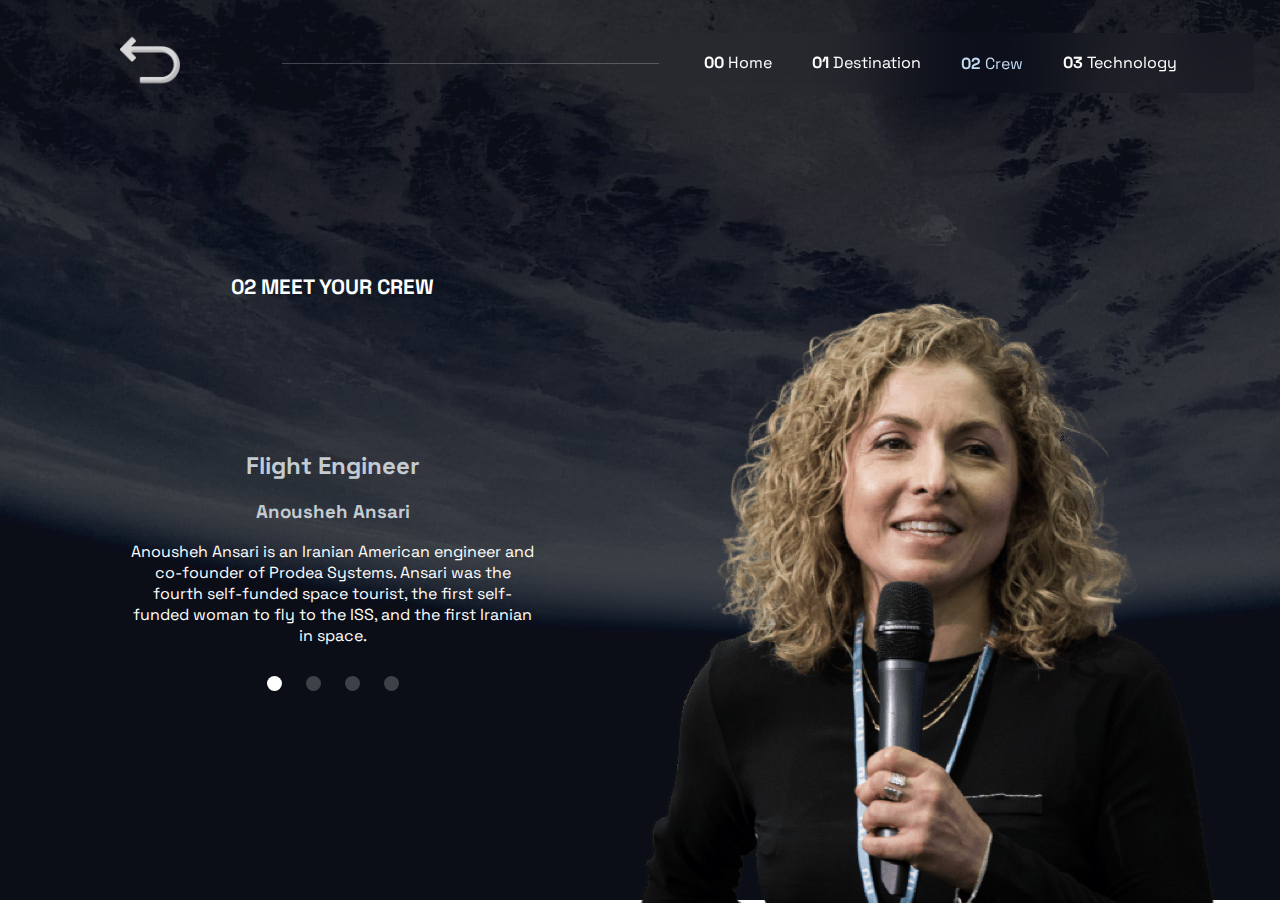
==== Html/crew-engineer.html @ bba36984 "Projeto feito até a pagina 2" ====
<!DOCTYPE html>
<html lang="en">
<head>
  <meta charset="UTF-8">
  <meta name="viewport" content="width=device-width, initial-scale=1.0">
  <link rel="icon" type="image/png" sizes="32x32" href="./assets/favicon-32x32.png">
  <link rel="stylesheet" href="../Css/imports/crew.css">
  <title>Space tourism website</title>
</head>
<body id="destination-body">
    <header>
      <div class="img">
        <a href="../../index.html"><img src="../../assets/voltar.png" alt=""></a>
      </div>
      <nav>
        <a href="../index.html"><strong>00</strong> Home</a>
        <a href="destination-mars.html" ><strong>01</strong> Destination</a>
        <a href="#" class="selecionado"><strong>02</strong> Crew</a>
        <a href="technology-vehicle.html"><strong>03 </strong>Technology</a>
      </nav>
    </header>
    <main>
      <section class="left">
        <h1>02 MEET YOUR CREW</h1>
        <h2>Flight Engineer</h2>
        <h3>Anousheh Ansari</h3>
        <p>Anousheh Ansari is an Iranian American engineer and co-founder of Prodea Systems. 
          Ansari was the fourth self-funded space tourist, the first self-funded woman to 
          fly to the ISS, and the first Iranian in space.</p>

          <div class="box-slide">
            <button class="slide-active"></button>
            <button></button>
            <button></button>
            <button></button>
          </div>
      </section>

      <section class="right">
        <div class="img">
          <img src="../assets/crew/image-anousheh-ansari.png" alt="">
        </div>
      </section>
    </main>

</body>
</html>
---- Css/imports/crew.css ----
@import url(../body/crew.css);
@import url(../header/crew.css);
@import url(../main/crew.css);
@import url(fonts.css);
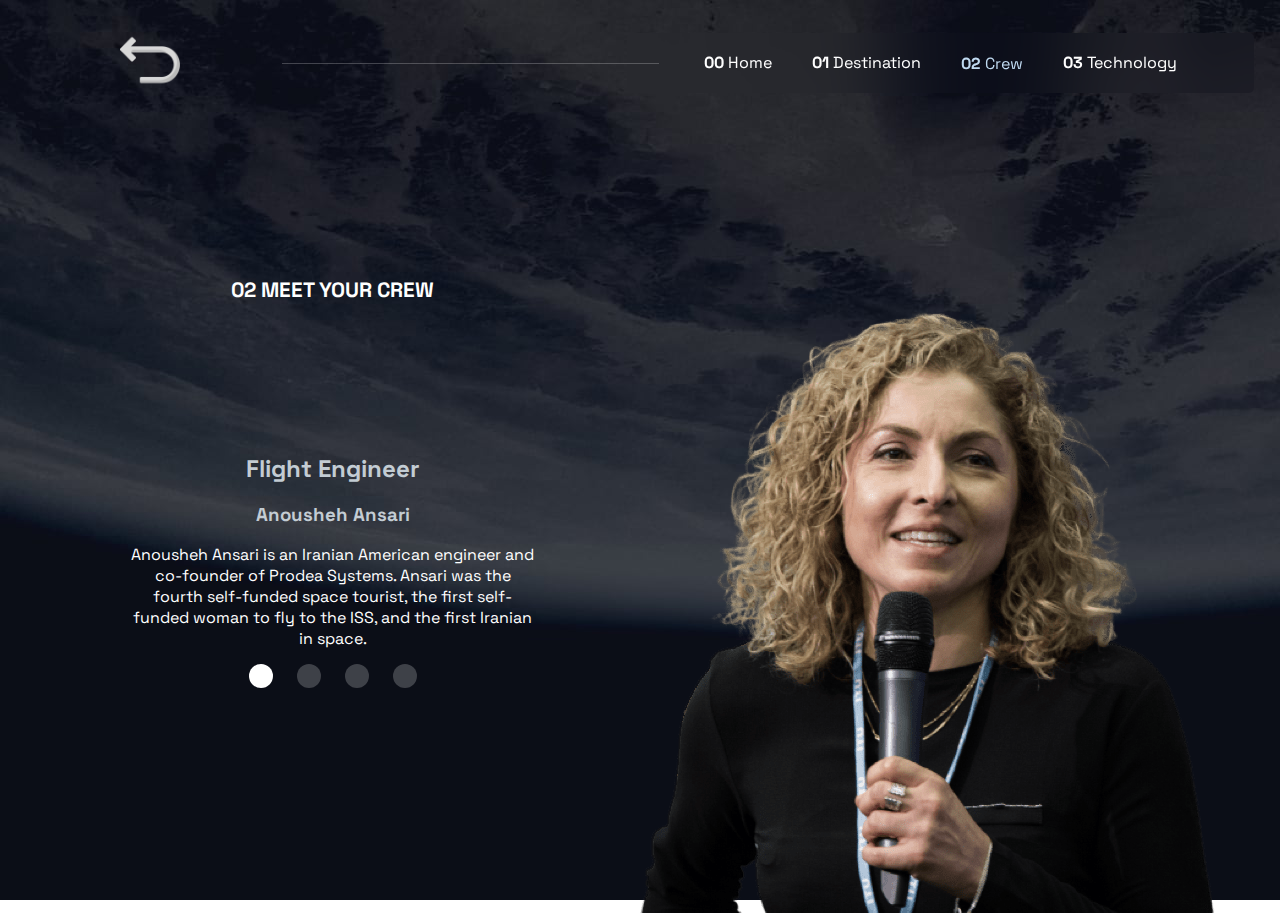
==== commit 7d8c8c36: "pagina 3 feita" ====
--- a/Html/crew-engineer.html
+++ b/Html/crew-engineer.html
@@ -3,7 +3,7 @@
 <head>
   <meta charset="UTF-8">
   <meta name="viewport" content="width=device-width, initial-scale=1.0">
-  <link rel="icon" type="image/png" sizes="32x32" href="./assets/favicon-32x32.png">
+  <link rel="icon" type="image/png" sizes="32x32" href="../assets/icon.png">
   <link rel="stylesheet" href="../Css/imports/crew.css">
   <title>Space tourism website</title>
 </head>
@@ -22,26 +22,27 @@
     <main>
       <section class="left">
         <h1>02 MEET YOUR CREW</h1>
-        <h2>Flight Engineer</h2>
-        <h3>Anousheh Ansari</h3>
-        <p>Anousheh Ansari is an Iranian American engineer and co-founder of Prodea Systems. 
+        <h2 id="cargo">Flight Engineer</h2>
+        <h3 id="nome">Anousheh Ansari</h3>
+        <p id="texto">Anousheh Ansari is an Iranian American engineer and co-founder of Prodea Systems. 
           Ansari was the fourth self-funded space tourist, the first self-funded woman to 
           fly to the ISS, and the first Iranian in space.</p>
 
           <div class="box-slide">
-            <button class="slide-active"></button>
-            <button></button>
-            <button></button>
-            <button></button>
+            <button class="slide-active" id="um"></button>
+            <button id="dois"></button>
+            <button id="tres"></button>
+            <button id="quatro"></button>
           </div>
       </section>
 
       <section class="right">
         <div class="img">
-          <img src="../assets/crew/image-anousheh-ansari.png" alt="">
+          <img src="../assets/crew/image-anousheh-ansari.png" alt="anousheh-ansari" id="img">
         </div>
       </section>
     </main>
 
+    <script src="../JS/crew.js"></script>
 </body>
 </html>